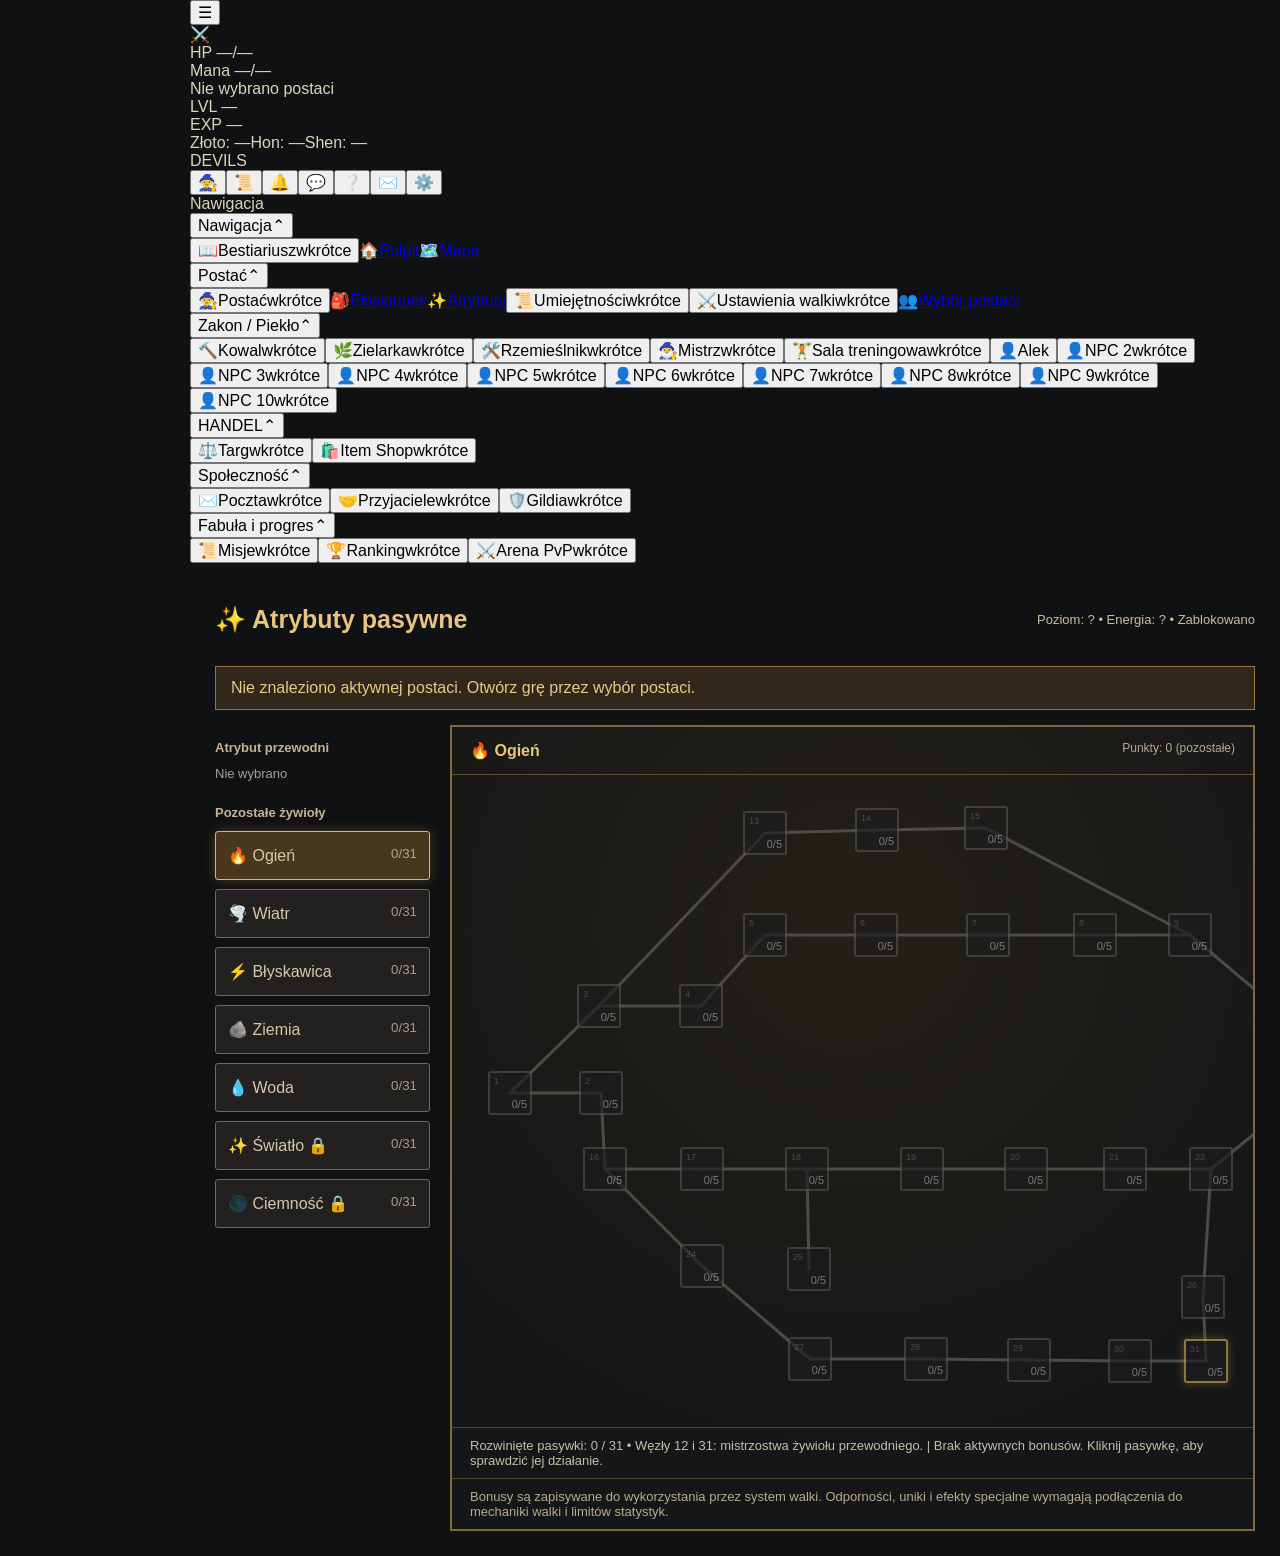
==== atrybuty.html @ 76ad4da3 "Add files via upload" ====
<!DOCTYPE html>
<html lang="pl"><head><meta charset="UTF-8"><meta name="viewport" content="width=device-width,initial-scale=1"><title>Devils — Atrybuty Ognia</title>
<style>
*{box-sizing:border-box}body{margin:0;background:#101113;color:#dfd4bb;font-family:Arial,sans-serif;padding-left:190px}button{font:inherit;cursor:pointer}.sidebar{position:fixed;inset:0 auto 0 0;width:190px;background:#1b1e20;border-right:2px solid #82683b;padding:16px 10px;z-index:10}.sidebar h2{font-size:19px;color:#e0bd74;text-align:center;margin:12px 0 25px}.menu-link{display:block;width:100%;padding:12px;margin:6px 0;background:#2b3032;border:1px solid #4a463b;border-radius:4px;color:#ddd;text-align:left}.menu-link:hover,.menu-link.active{background:#6d542d}.menu-toggle{position:absolute;right:9px;top:10px;background:#80683b;border:0;color:white;padding:7px 10px}.sidebar.closed{transform:translateX(-190px)}.sidebar.closed .menu-toggle{right:-45px}body.menu-closed{padding-left:0}.page{padding:25px;max-width:1700px;margin:auto}.heading{display:flex;justify-content:space-between;align-items:center;gap:15px;flex-wrap:wrap}.heading h1{color:#e6c580;font-size:25px}.status{font-size:13px;color:#cbbda0}.layout{display:grid;grid-template-columns:215px minmax(0,1fr);gap:20px}.left{display:flex;flex-direction:column;gap:9px}.left h3{font-size:13px;color:#c5b394;margin:15px 0 2px}.element{width:100%;background:#22211f;border:1px solid #80683b;border-radius:3px;color:#d7c7aa;text-align:left;padding:14px 12px;display:flex;justify-content:space-between;gap:8px}.element.active{background:#49371d;border-color:#e5b654;box-shadow:0 0 12px #b58a3b55}.element:hover{border-color:#e4bd72}.element small{opacity:.75}.tree-shell{border:2px solid #80683b;background:radial-gradient(circle at 50% 25%,#242019,#151617 75%);min-height:630px;position:relative;overflow:auto}.tree-head{padding:14px 18px;display:flex;justify-content:space-between;gap:15px;border-bottom:1px solid #5c4d33}.tree-head strong{color:#e8c67c}.tree-head span{color:#b6aa91;font-size:12px}.tree-scroll{overflow-x:auto;padding:15px}.tree{position:relative;width:1027px;height:622px;margin:auto}.lines{position:absolute;inset:0;width:100%;height:100%;pointer-events:none}.line{stroke:#4c4b47;stroke-width:3;fill:none;stroke-linecap:round}.line.on{stroke:#ffd46c;stroke-width:4;filter:drop-shadow(0 0 5px #ffae32)}.node{position:absolute;width:44px;height:44px;border:2px solid #55514a;background:#1c1d1e;color:#aaa;display:flex;align-items:flex-end;justify-content:flex-end;padding:3px;font-size:11px;border-radius:3px;transition:.15s}.node.available{border-color:#d3a84f;color:#f0d69b;background:#3b3020;box-shadow:0 0 10px #c69a4244}.node.complete{border-color:#ffe08a;background:#4c3b19;color:#fff0b7;box-shadow:0 0 14px #efb94b99}.node.locked{opacity:.65}.node:hover{filter:brightness(1.35)}.node:focus-visible{outline:3px solid white}.node .number{position:absolute;top:3px;left:4px;font-size:9px;opacity:.5}.summary{padding:10px 18px;color:#c7bda7;font-size:13px;border-top:1px solid #54452e}.notice{background:#31271a;border:1px solid #98743c;padding:12px 15px;margin:15px 0;color:#e9c889}.overlay{position:fixed;inset:0;background:#000b;z-index:30;display:none;align-items:center;justify-content:center;padding:15px}.overlay.show{display:flex}.dialog{width:min(460px,100%);background:#1e2021;border:2px solid #b28b47;border-radius:8px;padding:24px;box-shadow:0 15px 60px #000}.dialog h2{margin-top:0;color:#e5c27b}.dialog p{line-height:1.6;color:#c4bbaa}.dialog .actions{display:flex;justify-content:flex-end;gap:10px;margin-top:20px}.action{background:#7f6336;color:white;border:1px solid #aa894d;padding:11px 18px;border-radius:4px}.action:disabled{opacity:.4;cursor:not-allowed}.secondary{background:#343638}.muted{color:#a9a197;font-size:13px}.pill{display:inline-block;padding:5px 9px;border:1px solid #6c5a3d;border-radius:3px;margin:5px 5px 0 0;font-size:12px}.choose{display:none;margin-top:12px;background:#755a30;color:white;border:1px solid #c8a160;padding:10px;width:100%}.choose.show{display:block}@media(max-width:850px){body{padding-left:0}.page{padding:62px 10px 15px}.layout{grid-template-columns:1fr}.left{display:grid;grid-template-columns:repeat(2,minmax(0,1fr));gap:7px}.left h3{grid-column:1/-1;margin:8px 0}.element{padding:11px}.tree-shell{min-height:0}.tree{margin:0}}
</style><link rel="stylesheet" href="interfejs.css">
<script src="interfejs.js" defer></script>
</head><body data-devils-page="atrybuty">

<main class="page"><div class="heading"><h1>✨ Atrybuty pasywne</h1><div class="status" id="heroInfo">Odczytywanie postaci...</div></div><div id="notice" class="notice" hidden></div><div class="layout"><aside class="left"><h3>Atrybut przewodni</h3><div id="mainElement"></div><h3>Pozostałe żywioły</h3><div id="otherElements" style="display:contents"></div></aside><section class="tree-shell"><div class="tree-head"><strong id="treeTitle">Ogień</strong><span id="pointsInfo">Punkty: 0</span></div><div class="tree-scroll"><div class="tree" id="tree"><svg class="lines" id="lines" viewBox="0 0 1027 622" preserveAspectRatio="xMidYMid meet"></svg><div id="nodes"></div></div></div><div class="summary" id="treeSummary"></div><div class="summary" style="color:#b9ab8e">Bonusy są zapisywane do wykorzystania przez system walki. Odporności, uniki i efekty specjalne wymagają podłączenia do mechaniki walki i limitów statystyk.</div><button class="choose" id="chooseMain" onclick="chooseMain()">Wybierz ten żywioł jako przewodni</button></section></div></main>
<div class="overlay" id="overlay" onclick="if(event.target===this)closeDialog()"><div class="dialog" role="dialog" aria-modal="true" aria-labelledby="dialogTitle"><h2 id="dialogTitle"></h2><div id="dialogBody"></div><div class="actions"><button class="action secondary" onclick="closeDialog()">Zamknij</button><button class="action" id="upgradeButton" onclick="upgrade()">ULEPSZ</button></div></div></div>
<script>
const ELEMENTS=[{id:'ogien',name:'Ogień',icon:'🔥'},{id:'wiatr',name:'Wiatr',icon:'🌪️'},{id:'blyskawica',name:'Błyskawica',icon:'⚡'},{id:'ziemia',name:'Ziemia',icon:'🪨'},{id:'woda',name:'Woda',icon:'💧'},{id:'swiatlo',name:'Światło',icon:'✨'},{id:'ciemnosc',name:'Ciemność',icon:'🌑'}];
const NODES=[[43, 303], [134, 303], [132, 216], [234, 216], [298, 145], [409, 145], [521, 145], [628, 145], [723, 145], [811, 219], [891, 274], [969, 272], [298, 43], [410, 40], [519, 38], [138, 379], [235, 379], [340, 379], [455, 379], [559, 379], [658, 379], [744, 379], [818, 319], [235, 476], [342, 479], [736, 507], [343, 569], [459, 569], [562, 570], [663, 571], [739, 571]];
const EDGES=[[0, 1], [0, 2], [2, 3], [2, 12], [12, 13], [13, 14], [14, 8], [3, 4], [4, 5], [5, 6], [6, 7], [7, 8], [8, 9], [9, 10], [10, 11], [1, 15], [15, 16], [16, 17], [17, 18], [18, 19], [19, 20], [20, 21], [21, 22], [22, 10], [15, 23], [23, 26], [17, 24], [21, 25], [25, 30], [26, 27], [27, 28], [28, 29], [29, 30]];
const user=sessionStorage.getItem('idleLoggedUser');const slotRaw=sessionStorage.getItem('idleActiveSlot');let hero=null;
try{if(user&&slotRaw!==null){const slots=JSON.parse(localStorage.getItem('idleSlots_'+user)||'[]');hero=slots[Number(slotRaw)]?.hero||null}}catch(e){console.warn('Nie można odczytać postaci',e)}
function readNumber(obj,keys){for(const k of keys){const n=Number(obj?.[k]);if(Number.isFinite(n)&&n>=0)return n}return null}
const energy=readNumber(hero,['energy','energia','Energia']);const level=readNumber(hero,['level','lvl','poziom']);
// Zapis atrybutów jest odrębny od zapisu postaci i ekwipunku.
const key='devilsAttributes_v2_'+(user||'guest')+'_'+(slotRaw??'none');
let state={main:null,unlocked:false,lastLevel:null,mainPoints:0,otherPoints:0,levels:{}};
try{const saved=JSON.parse(localStorage.getItem(key)||'null');if(saved&&typeof saved==='object')state={...state,...saved}}catch(e){}
for(const e of ELEMENTS){if(!Array.isArray(state.levels[e.id]))state.levels[e.id]=Array(NODES.length).fill(0);state.levels[e.id]=Array.from({length:NODES.length},(_,i)=>Math.max(0,Math.min(5,Number(state.levels[e.id][i])||0)))}
let current=state.main||'ogien';let activeNode=null;
// DEVILS: 7 kompletnych drzewek. Każdy węzeł ma 5 poziomów.
// Bonusy są eksportowane; ich wykorzystanie w walce/EXP wymaga integracji.
const PASSIVES={"ogien":[["Iskra Wojownika","attackPct",0.7],["Hart Płomieni","magicResPct",1],["Ognista Skóra","fireResPct",0.5],["Nauka Żaru","xpPct",1],["Wola Ognia","controlResPct",0.6],["Odporność na Magię","magicResPct",1],["Oddech Płomieni","manaMaxPct",1],["Ciepło Życia","hpMaxPct",1],["Twarda Wola","allElementResPct",0.5],["Łowca Płomieni","goldPct",1],["Płomienny Pancerz","physicalResPct",0.6],["SERCE PŁOMIENIA","masterFireDevelopmentPct",2],["Ognisty Instynkt","critResPp",0.3],["Żar Duszy","manaRegenPct",1],["Popiołowy Hart","dotResPct",1],["Płomienne Cięcie","physicalPct",1],["Magia Ognia","magicPct",1],["Iskra Krytyczna","critChancePp",0.35],["Zapalnik","burnChancePp",1],["Żar Pod Skórą","burnDamagePct",2],["Furia","attackPct",1],["Przełamanie","armorPenPct",0.6],["Ognisty Szturm","fireDamagePct",1],["Długie Spalanie","burnDurationPct",2],["Wybuch Iskier","critDamagePct",2],["Rozpalona Krew","burnChancePp",1],["Piekielne Ostrze","physicalPct",1],["Piekielne Zaklęcie","magicPct",1],["Egzekucja","executeDamagePct",1],["Popiół i Zgliszcza","burnDamagePct",2],["WŁADCA INFERNA","masterFireCombatPct",2]],"wiatr":[["Lekki Krok","agilityPct",1],["Odpór Magii","magicResPct",1],["Podmuch Ochrony","windResPct",0.5],["Swoboda Ruchu","slowResPct",1],["Lotny Umysł","xpPct",1],["Odporna Skóra","allElementResPct",0.5],["Instynkt Wędrowca","dodgePp",0.25],["Spokojny Oddech","manaMaxPct",1],["Unik Losu","critResPp",0.35],["Szybka Nauka","xpPct",1],["Wolność","controlResPct",1],["SERCE BURZY","masterWindDevelopmentPct",2],["Odporność na Trucizny","poisonResPct",1],["Taniec Liści","physicalResPct",0.6],["Zmysł Zagrożenia","accuracyPct",0.8],["Zwinny Cios","dodgePp",0.4],["Wir Ostrzy","attackSpeedPct",0.8],["Wietrzna Kontra","counterChancePp",0.4],["Rozproszenie","enemyAccuracyReductionPct",0.8],["Błysk Ruchu","initiativePct",1],["Powietrzna Osłona","magicResPct",1],["Niedosiężny","dodgePp",0.35],["Cięcie Wiatru","windDamagePct",1],["Krok Cienia","pvpDamageResPct",0.5],["Turbulencja","counterDamagePct",2],["Odskok","dodgePp",0.35],["Przyspieszenie","attackSpeedPct",1],["Przeciąg","enemyAccuracyReductionPct",1],["Ulotność","controlResPct",1],["Sztorm Ostrzy","windDamagePct",1],["WŁADCA HURAGANU","masterWindCombatPct",2]],"blyskawica":[["Żywy Impuls","speedPct",1],["Izolacja","lightningResPct",0.5],["Odpór Magii","magicResPct",1],["Napięcie Mięśni","initiativePct",1],["Przewodnictwo","manaMaxPct",1],["Odporność Żywiołów","allElementResPct",0.5],["Szybkie Uczenie","xpPct",1],["Czujność","accuracyPct",1],["Elektryczna Skóra","physicalResPct",0.5],["Skupienie","critResPp",0.3],["Energia Ciała","staminaPct",0.8],["RDZEŃ BURZY","masterLightningDevelopmentPct",2],["Ochrona Nerwów","stunResPct",1],["Magnetyczny Pancerz","magicResPct",1],["Zmysł Impulsu","dodgePp",0.2],["Błyskawiczny Atak","attackSpeedPct",1],["Porażenie","shockChancePp",0.7],["Rozdarcie","armorPenPct",1],["Łańcuch Uderzeń","extraHitChancePp",0.4],["Destrukcja","lightningDamagePct",1],["Przebicie Osłon","shieldBreakPct",2],["Przeciążenie","critDamagePct",2],["Wyładowanie","shockDamagePct",2],["Natarcie","initiativePct",1],["Pęknięcie Zbroi","armorPenPct",1],["Impuls Bitewny","attackSpeedPct",1],["Gniew Burzy","lightningDamagePct",1],["Kaskada","extraHitChancePp",0.4],["Zerwanie Bariery","shieldBreakPct",2],["Niszczyciel","shockDamagePct",2],["PAN PIORUNÓW","masterLightningCombatPct",2]],"ziemia":[["Kamienne Ciało","hpMaxPct",1.5],["Magiczny Mur","magicResPct",1],["Skóra Ziemi","earthResPct",0.5],["Twardy Pancerz","armorPct",1],["Odporność Żywiołów","allElementResPct",0.5],["Silne Kości","physicalResPct",1],["Spokojny Rozwój","xpPct",1],["Żelazne Płuca","hpMaxPct",1],["Niezłomny Umysł","controlResPct",1],["Mocna Postawa","blockPp",0.3],["Odporność na Krytyki","critResPp",0.4],["SERCE GÓRY","masterEarthDevelopmentPct",2],["Odpór Trucizn","poisonResPct",1],["Gęsta Skóra","dotResPct",1],["Forteca","magicResPct",1],["Twarda Garda","blockPp",0.5],["Mur Obrony","armorPct",1.5],["Granitowa Osłona","damageReductionPct",0.4],["Odwet","counterDamagePct",2],["Ciężar Skały","earthDamagePct",1],["Niezłomność","pvpDamageResPct",0.6],["Pancerz Gór","physicalResPct",1],["Kamienna Pięść","earthDamagePct",1],["Odporny Wojownik","magicResPct",1],["Ostatni Bastion","lowHpDefensePct",1],["Strażnik","blockPp",0.5],["Zatrzymanie Ciosu","damageReductionPct",0.4],["Pogromca","counterDamagePct",2],["Granitowa Wola","lowHpDefensePct",1],["Wstrząs","earthDamagePct",1],["WŁADCA TWIERDZY","masterEarthCombatPct",2]],"woda":[["Źródło Życia","hpRegenPct",1],["Czysta Mana","manaRegenPct",1.5],["Płynna Skóra","waterResPct",0.5],["Rozwój Ciała","hpMaxPct",1],["Głębia Umysłu","manaMaxPct",1.5],["Odporność Magii","magicResPct",1],["Odporność Żywiołów","allElementResPct",0.5],["Zdrowe Tkanki","healingReceivedPct",1],["Wewnętrzny Spokój","controlResPct",0.7],["Wzrost Organizmu","xpPct",1],["Oczyszczenie","dotResPct",1],["SERCE OCEANU","masterWaterDevelopmentPct",2],["Rezerwa Energii","manaMaxPct",1],["Krążenie Życia","hpRegenPct",1],["Nawodnienie","poisonResPct",1],["Życiodajny Przepływ","healingDonePct",1],["Odpływ Bólu","healingReceivedPct",1],["Błękitna Osłona","magicResPct",1],["Przypływ Many","manaOnHitPct",0.4],["Lecząca Fala","healOnHitPct",0.3],["Głębokie Odnowienie","hpRegenCombatPct",0.15],["Prąd Wody","waterDamagePct",1],["Wodna Tarcza","shieldPowerPct",1],["Ukojenie","dotResPct",1],["Odnowa","hpRegenCombatPct",0.15],["Żywa Mana","manaOnHitPct",0.4],["Strumień Zdrowia","healOnHitPct",0.3],["Tarcza Przypływu","shieldPowerPct",1],["Spokojny Nurt","healingDonePct",1],["Oceaniczny Cios","waterDamagePct",1],["WŁADCA PRZYPŁYWÓW","masterWaterCombatPct",2]],"swiatlo":[["Blask Duszy","allElementResPct",0.5],["Święta Ochrona","magicResPct",1],["Oświecenie","xpPct",1],["Równowaga","hpMaxPct",1],["Jasny Umysł","manaMaxPct",1],["Odporność Klątw","curseResPct",1],["Nieskazitelność","dotResPct",1],["Wola Światła","controlResPct",1],["Czysta Energia","manaRegenPct",1],["Opieka","healingReceivedPct",1],["Spokój","critResPp",0.35],["SERCE ŚWIATŁA","masterLightDevelopmentPct",2],["Świetlista Skóra","physicalResPct",0.7],["Odnowienie","hpRegenPct",1],["Wewnętrzna Tarcza","shieldPowerPct",1],["Promień Mocy","lightDamagePct",1],["Sąd","damageVsDebuffedPct",1],["Ochrona Duszy","damageReductionPct",0.35],["Błogosławieństwo","healingDonePct",1],["Świetlista Tarcza","shieldPowerPct",1],["Rozproszenie Mroku","curseResPct",1],["Święty Cios","lightDamagePct",1],["Odpór","pvpDamageResPct",0.5],["Światło Nadziei","healingReceivedPct",1],["Wzmocnienie","attackPct",0.7],["Przeznaczenie","critChancePp",0.3],["Osąd","damageVsDebuffedPct",1],["Zbawienna Siła","shieldPowerPct",1],["Oczyszczający Blask","dotResPct",1],["Ostateczny Promień","lightDamagePct",1],["WŁADCA ŚWIATŁA","masterLightCombatPct",2]],"ciemnosc":[["Mroczna Dusza","magicResPct",1],["Cień Żywiołów","allElementResPct",0.5],["Sekret Otchłani","xpPct",1],["Ukryta Siła","attackPct",0.7],["Zimna Krew","critResPp",0.35],["Odpór Klątw","curseResPct",1],["Wola Otchłani","controlResPct",1],["Mroczna Skóra","physicalResPct",0.7],["Rezerwa Cienia","manaMaxPct",1],["Przetrwanie","hpMaxPct",1],["Zmysł Łowcy","accuracyPct",1],["SERCE OTCHŁANI","masterDarkDevelopmentPct",2],["Zatruta Krew","poisonResPct",1],["Wytrwałość","dotResPct",1],["Nocny Oddech","manaRegenPct",1],["Mroczny Cios","darkDamagePct",1],["Pożeracz","lifeStealPct",0.3],["Klątwa Słabości","curseChancePp",0.7],["Wyniszczenie","damageVsDebuffedPct",1],["Głód Otchłani","lifeStealPct",0.3],["Zatrucie Duszy","dotDamagePct",1.5],["Cień Ostrza","armorPenPct",0.6],["Mrok","darkDamagePct",1],["Zabójcza Klątwa","curseChancePp",0.7],["Drapieżnik","executeDamagePct",1],["Wysysanie","lifeStealPct",0.3],["Cierpienie","dotDamagePct",1.5],["Zguba","damageVsDebuffedPct",1],["Nocna Egzekucja","executeDamagePct",1],["Przekleństwo","curseChancePp",0.7],["WŁADCA OTCHŁANI","masterDarkCombatPct",2]]};
const MASTER_NODES=new Set([11,30]);
const BONUS_KEY='devilsPassiveBonuses_v1_'+(user||'guest')+'_'+(slotRaw??'none');
const BONUS_LABELS={"attackPct":"Siła ataku","magicResPct":"Odporność na ataki magiczne","fireResPct":"Odporność na Ogień","windResPct":"Odporność na Wiatr","lightningResPct":"Odporność na Błyskawicę","earthResPct":"Odporność na Ziemię","waterResPct":"Odporność na Wodę","allElementResPct":"Odporność na wszystkie żywioły","physicalResPct":"Odporność na ataki fizyczne","xpPct":"EXP z potworów","controlResPct":"Odporność na kontrolę","manaMaxPct":"Maks. Mana","hpMaxPct":"Maks. HP","goldPct":"Złoto z potworów","critResPp":"Odporność na krytyki","manaRegenPct":"Regeneracja Many","dotResPct":"Odporność na obrażenia okresowe","physicalPct":"Obrażenia fizyczne","magicPct":"Obrażenia magiczne","critChancePp":"Szansa krytyczna","burnChancePp":"Szansa podpalenia","burnDamagePct":"Obrażenia podpalenia","armorPenPct":"Przebicie pancerza","fireDamagePct":"Obrażenia Ognia","burnDurationPct":"Czas podpalenia","critDamagePct":"Obrażenia krytyczne","executeDamagePct":"Obrażenia egzekucji","agilityPct":"Zwinność","slowResPct":"Odporność na spowolnienie","dodgePp":"Szansa uniku","accuracyPct":"Celność","poisonResPct":"Odporność na trucizny","attackSpeedPct":"Szybkość ataku","counterChancePp":"Szansa kontry","enemyAccuracyReductionPct":"Obniżenie celności wroga","initiativePct":"Inicjatywa","pvpDamageResPct":"Odporność na obrażenia PvP","counterDamagePct":"Obrażenia kontrataku","windDamagePct":"Obrażenia Wiatru","speedPct":"Szybkość","staminaPct":"Wytrzymałość","stunResPct":"Odporność na ogłuszenie","shockChancePp":"Szansa porażenia","extraHitChancePp":"Szansa dodatkowego ciosu","lightningDamagePct":"Obrażenia Błyskawicy","shieldBreakPct":"Niszczenie tarcz","shockDamagePct":"Obrażenia porażenia","armorPct":"Pancerz","blockPp":"Szansa bloku","damageReductionPct":"Redukcja obrażeń","earthDamagePct":"Obrażenia Ziemi","lowHpDefensePct":"Obrona przy niskim HP","hpRegenPct":"Regeneracja HP","healingReceivedPct":"Otrzymywane leczenie","healingDonePct":"Skuteczność leczenia","manaOnHitPct":"Mana odzyskiwana przy trafieniu","healOnHitPct":"Leczenie przy trafieniu","hpRegenCombatPct":"Regeneracja HP w walce","waterDamagePct":"Obrażenia Wody","shieldPowerPct":"Siła tarcz","curseResPct":"Odporność na klątwy","lightDamagePct":"Obrażenia Światła","damageVsDebuffedPct":"Obrażenia przeciw osłabionym","darkDamagePct":"Obrażenia Ciemności","lifeStealPct":"Kradzież życia","curseChancePp":"Szansa klątwy","dotDamagePct":"Obrażenia okresowe","masterFireDevelopmentPct":"Mistrzostwo: SERCE PŁOMIENIA","masterFireCombatPct":"Mistrzostwo: WŁADCA INFERNA","masterWindDevelopmentPct":"Mistrzostwo: SERCE BURZY","masterWindCombatPct":"Mistrzostwo: WŁADCA HURAGANU","masterLightningDevelopmentPct":"Mistrzostwo: RDZEŃ BURZY","masterLightningCombatPct":"Mistrzostwo: PAN PIORUNÓW","masterEarthDevelopmentPct":"Mistrzostwo: SERCE GÓRY","masterEarthCombatPct":"Mistrzostwo: WŁADCA TWIERDZY","masterWaterDevelopmentPct":"Mistrzostwo: SERCE OCEANU","masterWaterCombatPct":"Mistrzostwo: WŁADCA PRZYPŁYWÓW","masterLightDevelopmentPct":"Mistrzostwo: SERCE ŚWIATŁA","masterLightCombatPct":"Mistrzostwo: WŁADCA ŚWIATŁA","masterDarkDevelopmentPct":"Mistrzostwo: SERCE OTCHŁANI","masterDarkCombatPct":"Mistrzostwo: WŁADCA OTCHŁANI"};
function rebirthCount(){
 const n=Number(hero?.rebirths??hero?.rebirth??hero?.odrodzenia??hero?.rebirthCount??0);
 const saved=Number(localStorage.getItem('devilsRebirths_'+(user||'guest')+'_'+(slotRaw??'none'))||0);
 return Math.max(0,Number.isFinite(n)?n:0,saved);
}
function alekQuest(){try{return JSON.parse(localStorage.getItem('devilsQuestAlek_'+(user||'guest')+'_'+(slotRaw??'none'))||'null')}catch{return null}}
function elementUnlocked(id){return !['swiatlo','ciemnosc'].includes(id)||rebirthCount()>=1}
function passiveInfo(i){const p=PASSIVES[current][i];return {name:p[0],key:p[1],step:p[2],master:MASTER_NODES.has(i)};}
function pretty(v){return Number.isInteger(v)?String(v):Number(v.toFixed(3)).toString()}
function isPp(key){return key.endsWith('Pp')}
function computedBonuses(){
 const all={},byElement={};
 for(const e of ELEMENTS){
  const bonuses={};
  PASSIVES[e.id].forEach(([name,key,step],i)=>{
   if(MASTER_NODES.has(i)&&state.main!==e.id)return;
   const lv=state.levels[e.id][i]||0;
   if(lv)bonuses[key]=Number(((bonuses[key]||0)+step*lv).toFixed(4));
  });
  byElement[e.id]=bonuses;
  for(const [k,v] of Object.entries(bonuses))all[k]=Number(((all[k]||0)+v).toFixed(4));
 }
 return {total:all,byElement};
}
function exportBonuses(){
 const computed=computedBonuses();
 localStorage.setItem(BONUS_KEY,JSON.stringify({version:2,main:state.main,rebirths:rebirthCount(),...computed,fire:computed.byElement.ogien,updatedAt:Date.now()}));
}
function treeSummary(){
 const data=computedBonuses().byElement[current];
 const entries=Object.entries(data).filter(([k,v])=>v>0);
 if(!entries.length)return 'Brak aktywnych bonusów. Kliknij pasywkę, aby sprawdzić jej działanie.';
 return entries.map(([k,v])=>(BONUS_LABELS[k]||k)+': +'+pretty(v)+(isPp(k)?' pp':'%')).join(' • ');
}
function save(){localStorage.setItem(key,JSON.stringify(state))}
function syncLevel(){if(!hero||energy===null||level===null)return;const quest=alekQuest();if(quest?.status==='completed'&&quest.element&&level>=2&&energy>=50){if(rebirthCount()===0&&state.main!==quest.element){state.main=quest.element;save()}if(!state.unlocked){state.unlocked=true;state.lastLevel=level;save()}}if(state.unlocked){if(state.lastLevel===null){state.lastLevel=level;save()}else if(level>state.lastLevel){const diff=Math.floor(level-state.lastLevel);state.mainPoints+=3*diff;state.otherPoints+=diff;state.lastLevel=level;save()}}}
// Reset drzewek tylko po WYKRYCIU nowego odrodzenia względem zapamiętanego stanu.
// Przy pierwszym uruchomieniu zapamiętujemy licznik bez kasowania istniejących pasywek.
const currentRebirth=rebirthCount();
if(state.seenRebirth===undefined||state.seenRebirth===null){state.seenRebirth=currentRebirth;save()}
else if(currentRebirth>state.seenRebirth){
 state.main=null;state.mainPoints=0;state.otherPoints=0;state.lastLevel=level;
 state.levels=Object.fromEntries(ELEMENTS.map(e=>[e.id,Array(NODES.length).fill(0)]));
 state.seenRebirth=currentRebirth;save();
}
syncLevel();
function available(i){if(alekQuest()?.status!=='completed'||!state.unlocked||!state.main||!elementUnlocked(current))return false;if(passiveInfo(i).master&&current!==state.main)return false;const incoming=EDGES.filter(edge=>edge[1]===i);return incoming.length===0||incoming.some(([from])=>state.levels[current][from]===5)}
function isMain(){return current===state.main}
function pool(){return isMain()?state.mainPoints:state.otherPoints}
function render(){const main=document.getElementById('mainElement'),others=document.getElementById('otherElements');main.innerHTML='';others.innerHTML='';const ordered=state.main?[...ELEMENTS.filter(e=>e.id===state.main),...ELEMENTS.filter(e=>e.id!==state.main)]:ELEMENTS;ordered.forEach((e,i)=>{const b=document.createElement('button');b.className='element'+(e.id===current?' active':'');b.innerHTML='<span>'+e.icon+' '+e.name+(elementUnlocked(e.id)?'':' 🔒')+'</span><small>'+state.levels[e.id].filter(v=>v===5).length+'/'+NODES.length+'</small>';b.onclick=()=>{current=e.id;render()};(state.main&&i===0?main:others).appendChild(b)});if(!state.main)main.innerHTML='<div class="muted">Nie wybrano</div>';
const e=ELEMENTS.find(e=>e.id===current);document.getElementById('treeTitle').textContent=e.icon+' '+e.name+(isMain()?' — przewodni':'');document.getElementById('pointsInfo').textContent='Punkty: '+pool()+(isMain()?' (przewodnie)':' (pozostałe)');const svg=document.getElementById('lines');svg.innerHTML='';EDGES.forEach(([a,b])=>{const line=document.createElementNS('http://www.w3.org/2000/svg','line');line.setAttribute('x1',NODES[a][0]);line.setAttribute('y1',NODES[a][1]);line.setAttribute('x2',NODES[b][0]);line.setAttribute('y2',NODES[b][1]);line.setAttribute('class','line'+(state.levels[current][a]===5?' on':''));svg.appendChild(line)});const target=document.getElementById('nodes');target.innerHTML='';NODES.forEach(([x,y],i)=>{const lv=state.levels[current][i];const info=passiveInfo(i);const b=document.createElement('button');b.className='node '+(lv===5?'complete':available(i)?'available':'locked');b.style.left=(x-22)+'px';b.style.top=(y-22)+'px';b.innerHTML='<span class="number">'+(i+1)+'</span><span>'+lv+'/5</span>';b.title=info.name+' — '+lv+'/5'+(info.master?' (MISTRZOSTWO)':'');if(info.master){b.style.borderColor='#d7a94d';b.style.boxShadow='0 0 10px #b38c42aa'}b.onclick=()=>openDialog(i);target.appendChild(b)});document.getElementById('treeSummary').textContent='Rozwinięte pasywki: '+state.levels[current].filter(v=>v===5).length+' / '+NODES.length+' • Węzły 12 i 31: mistrzostwa żywiołu przewodniego.';document.getElementById('treeSummary').textContent+=' | '+treeSummary();document.getElementById('chooseMain').classList.toggle('show',rebirthCount()>=1&&state.unlocked&&!state.main&&elementUnlocked(current));let msg='';if(!hero)msg='Nie znaleziono aktywnej postaci. Otwórz grę przez wybór postaci.';else if(energy===null||level===null)msg='Nie udało się odczytać Energii lub poziomu. System nie naliczy punktów, dopóki nie dopasujemy nazw pól w zapisie.';else if(!state.unlocked)msg='Atrybuty zablokowane: osiągnij 2. poziom i ukończ zadanie Alka. Wybór odpowiedzi ustala żywioł przewodni i daje +50 Energii oraz Rdzeń Energii.';else if(!elementUnlocked(current))msg='Światło i Ciemność odblokowują się po pierwszym odrodzeniu. Liczba odrodzeń: '+rebirthCount()+'.';else if(!state.main)msg='Ukończ zadanie Alka, aby wybrać żywioł przewodni.';const n=document.getElementById('notice');n.hidden=!msg;n.textContent=msg;document.getElementById('heroInfo').textContent='Poziom: '+(level??'?')+' • Energia: '+(energy??'?')+' • '+(state.unlocked?'Odblokowano':'Zablokowano')}
function chooseMain(){if(rebirthCount()<1||!state.unlocked||state.main||!elementUnlocked(current))return;const e=ELEMENTS.find(e=>e.id===current);if(!confirm('Wybrać '+e.name+' jako żywioł przewodni na nowe życie?'))return;state.main=current;save();render()}
function openDialog(i){
 activeNode=i;
 const lv=state.levels[current][i],info=passiveInfo(i),ok=available(i);
 document.getElementById('dialogTitle').textContent=ELEMENTS.find(e=>e.id===current).name+' — '+info.name+(info.master?' 👑':'');
 let status=lv===5?'Maksymalny poziom':!elementUnlocked(current)?'Żywioł zablokowany — wymagane pierwsze odrodzenie':info.master&&current!==state.main?'Mistrzostwo dostępne tylko dla żywiołu przewodniego':ok?'Dostępna do ulepszania':'Zablokowana — rozwiń poprzedni połączony kafelek do 5/5';
 const effect='<p><b>Efekt:</b> '+(BONUS_LABELS[info.key]||info.key)+'</p><p>Na poziom: <b>+'+pretty(info.step)+(isPp(info.key)?' pp':'%')+'</b> • Aktualnie: <b>+'+pretty(info.step*lv)+(isPp(info.key)?' pp':'%')+'</b> • Maks.: <b>+'+pretty(info.step*5)+(isPp(info.key)?' pp':'%')+'</b></p>'+(info.master?'<p class="muted">Mistrzostwo działa tylko dla żywiołu przewodniego.</p>':'');
 document.getElementById('dialogBody').innerHTML='<p>Poziom: <b>'+lv+'/5</b></p><p>'+status+'</p>'+effect+'<span class="pill">Koszt: 1 punkt</span><span class="pill">Dostępne punkty: '+pool()+'</span>';
 document.getElementById('upgradeButton').disabled=!ok||lv>=5||pool()<1||!info.key;
 document.getElementById('overlay').classList.add('show');
}
function closeDialog(){document.getElementById('overlay').classList.remove('show');activeNode=null}
function upgrade(){if(activeNode===null||!available(activeNode)||state.levels[current][activeNode]>=5||pool()<1)return;if(isMain())state.mainPoints--;else state.otherPoints--;state.levels[current][activeNode]++;save();exportBonuses();const i=activeNode;render();openDialog(i)}
function toggleMenu(){const closed=document.getElementById('sidebar').classList.toggle('closed');document.body.classList.toggle('menu-closed',closed);localStorage.setItem('idleMenuClosed',closed?'1':'0')}
if(localStorage.getItem('idleMenuClosed')==='1'){document.getElementById('sidebar').classList.add('closed');document.body.classList.add('menu-closed')}
function go(url){window.location.href=url}document.addEventListener('keydown',e=>{if(e.key==='Escape')closeDialog()});render();exportBonuses();
</script></body></html>
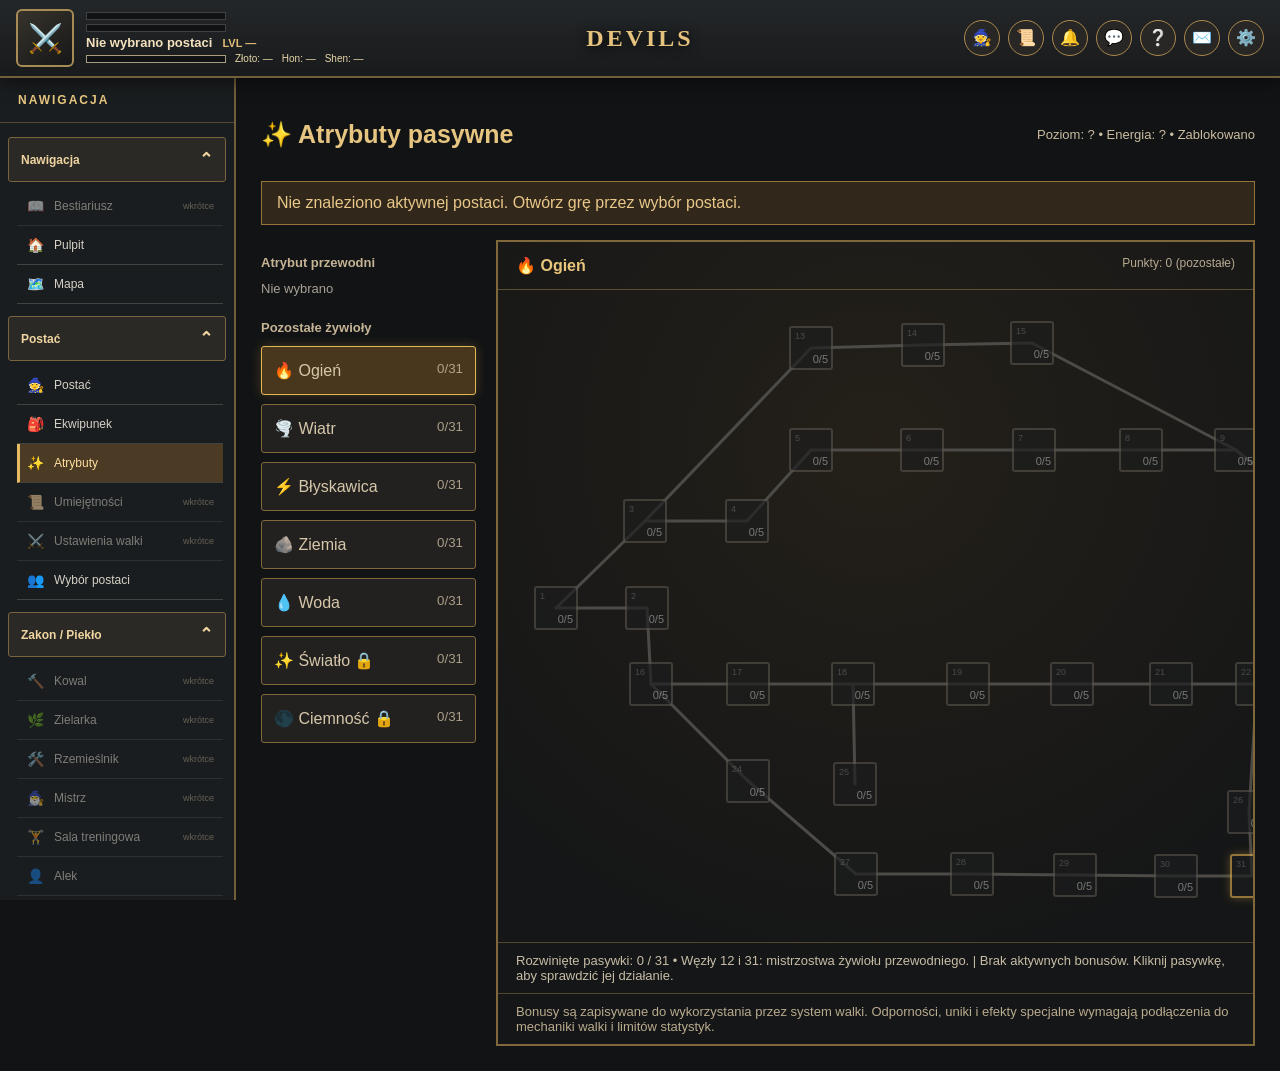
==== commit 5f01793a: "Add files via upload" ====
--- a/atrybuty.html
+++ b/atrybuty.html
@@ -63,16 +63,14 @@
  return entries.map(([k,v])=>(BONUS_LABELS[k]||k)+': +'+pretty(v)+(isPp(k)?' pp':'%')).join(' • ');
 }
 function save(){localStorage.setItem(key,JSON.stringify(state))}
-function syncLevel(){if(!hero||energy===null||level===null)return;const quest=alekQuest();if(quest?.status==='completed'&&quest.element&&level>=2&&energy>=50){if(rebirthCount()===0&&state.main!==quest.element){state.main=quest.element;save()}if(!state.unlocked){state.unlocked=true;state.lastLevel=level;save()}}if(state.unlocked){if(state.lastLevel===null){state.lastLevel=level;save()}else if(level>state.lastLevel){const diff=Math.floor(level-state.lastLevel);state.mainPoints+=3*diff;state.otherPoints+=diff;state.lastLevel=level;save()}}}
-// Reset drzewek tylko po WYKRYCIU nowego odrodzenia względem zapamiętanego stanu.
-// Przy pierwszym uruchomieniu zapamiętujemy licznik bez kasowania istniejących pasywek.
-const currentRebirth=rebirthCount();
-if(state.seenRebirth===undefined||state.seenRebirth===null){state.seenRebirth=currentRebirth;save()}
-else if(currentRebirth>state.seenRebirth){
- state.main=null;state.mainPoints=0;state.otherPoints=0;state.lastLevel=level;
- state.levels=Object.fromEntries(ELEMENTS.map(e=>[e.id,Array(NODES.length).fill(0)]));
- state.seenRebirth=currentRebirth;save();
+function syncLevel(){
+ // Globalny system nalicza punkty na każdej stronie, także przed questem.
+ if(window.DevilsPoints?.sync)window.DevilsPoints.sync();
+ try{const fresh=JSON.parse(localStorage.getItem(key)||'null');if(fresh&&typeof fresh==='object'){
+  state={...state,...fresh};
+ }}catch(e){console.warn('Błąd odczytu punktów',e)}
 }
+// Odrodzenie i naliczanie punktów obsługuje wspólny interfejs.js.
 syncLevel();
 function available(i){if(alekQuest()?.status!=='completed'||!state.unlocked||!state.main||!elementUnlocked(current))return false;if(passiveInfo(i).master&&current!==state.main)return false;const incoming=EDGES.filter(edge=>edge[1]===i);return incoming.length===0||incoming.some(([from])=>state.levels[current][from]===5)}
 function isMain(){return current===state.main}
--- a/interfejs.css
+++ b/interfejs.css
@@ -0,0 +1,194 @@
+:root{--dv-top:78px;--dv-side:236px;--dv-bg:#111315;--dv-panel:#1b1e20;--dv-panel2:#24282a;--dv-line:#735e39;--dv-gold:#e3bf75;--dv-text:#e8e0d0;--dv-muted:#a9a193}*{box-sizing:border-box}html{scrollbar-color:#d6d6d2 #303236;scrollbar-width:thin}body{margin:0;background:var(--dv-bg);color:var(--dv-text);font-family:Arial,sans-serif}body.devils-ui{padding-top:var(--dv-top)!important;padding-left:var(--dv-side)!important}body.devils-ui.menu-closed{padding-left:var(--dv-side)!important}body.devils-ui>.sidebar,body.devils-ui>nav.sidebar{display:none!important}body.devils-ui .main{padding-top:20px}#devils-shell{font-family:Arial,sans-serif}#devils-shell button{font-family:inherit;cursor:pointer}#devils-shell button:focus-visible,#devils-shell a:focus-visible{outline:2px solid #f8d58a;outline-offset:2px}#devils-shell .dv-topbar{position:fixed;top:0;left:0;right:0;height:var(--dv-top);z-index:1000;background:linear-gradient(180deg,#242729,#181a1c);border-bottom:2px solid var(--dv-line);display:flex;align-items:center;gap:12px;padding:8px 18px;box-shadow:0 3px 16px #0008}#devils-shell .dv-avatar{height:58px;width:58px;flex:none;border:2px solid #a68b55;border-radius:6px;background:linear-gradient(145deg,#37332b,#161718);color:#e3c486;display:grid;place-items:center;font-size:28px}#devils-shell .dv-profile{display:flex;flex-direction:column;gap:4px;min-width:150px}#devils-shell .dv-name{font-weight:700;font-size:14px;color:#f3e2bd;white-space:nowrap;overflow:hidden;text-overflow:ellipsis;max-width:220px}#devils-shell .dv-level{font-size:11px;color:#e2bd78}#devils-shell .dv-resources{display:flex;align-items:center;gap:7px;font-size:11px;color:#c9c1b0;flex-wrap:wrap}#devils-shell .dv-energy{height:9px;width:85px;border:1px solid #c6b991;background:#090909;border-radius:2px;overflow:hidden}#devils-shell .dv-energy>span{display:block;background:linear-gradient(90deg,#b69a32,#f0df6d);height:100%;width:0}#devils-shell .dv-brand{position:absolute;left:50%;transform:translateX(-50%);font:700 24px Georgia,serif;color:#e5c27d;letter-spacing:3px;text-shadow:0 2px 12px #000}#devils-shell .dv-quick{display:flex;gap:8px;margin-left:auto;position:relative;z-index:1}#devils-shell .dv-quick button{width:36px;height:36px;border:1px solid #aa8a4e;border-radius:50%;background:#292725;color:#ead6a8;display:grid;place-items:center;font-size:16px;transition:.15s}#devils-shell .dv-quick button:hover{background:#67512f;transform:translateY(-2px)}#devils-shell .dv-sidebar{position:fixed;left:0;top:var(--dv-top);bottom:0;width:var(--dv-side);z-index:999;background:#1a1d1f;border-right:2px solid var(--dv-line);display:flex;flex-direction:column}#devils-shell .dv-sidebar-title{font:700 12px Arial,sans-serif;letter-spacing:2px;text-transform:uppercase;color:#e8c780;padding:15px 18px;border-bottom:1px solid #544a37}#devils-shell .dv-navscroll{overflow-y:auto;overscroll-behavior:contain;flex:1;padding:8px 8px 22px;scrollbar-width:auto;scrollbar-color:#deded9 #303338}#devils-shell .dv-navscroll::-webkit-scrollbar{width:12px}#devils-shell .dv-navscroll::-webkit-scrollbar-track{background:#303338}#devils-shell .dv-navscroll::-webkit-scrollbar-thumb{background:#d6d6d0;border:2px solid #303338;border-radius:8px}#devils-shell .dv-group{margin:6px 0 9px}#devils-shell .dv-grouphead{width:100%;border:1px solid #79643e;background:#2a2926;color:#f0d5a0;padding:11px 12px;text-align:left;display:flex;justify-content:space-between;align-items:center;font-weight:700;font-size:12px;border-radius:3px}#devils-shell .dv-grouphead:hover{background:#44382a}#devils-shell .dv-chevron{font-size:17px;transition:transform .2s}#devils-shell .dv-grouphead[aria-expanded=false] .dv-chevron{transform:rotate(-90deg)}#devils-shell .dv-groupitems{padding:5px 3px 3px 9px}#devils-shell .dv-groupitems[hidden]{display:none}#devils-shell .dv-link{display:flex;align-items:center;gap:10px;width:100%;border:0;border-bottom:1px solid #424441;border-radius:0;background:transparent;text-decoration:none;color:#d6d1c6;text-align:left;padding:11px 9px;font-size:12px;min-height:39px}#devils-shell .dv-link:hover{background:#302b24;color:#ffe4a4}#devils-shell .dv-link.active{color:#ffe0a0;background:#4b3a24;border-left:3px solid #e7bb63;padding-left:6px}#devils-shell .dv-link[aria-disabled=true]{opacity:.53}#devils-shell .dv-link .dv-ico{width:18px;text-align:center;font-size:14px}#devils-shell .dv-link .dv-soon{margin-left:auto;color:#a89b83;font-size:9px}#devils-shell .dv-toast{position:fixed;right:20px;bottom:20px;z-index:1200;background:#2d2a22;border:1px solid #b18e4e;color:#f3dfb2;padding:13px 17px;border-radius:6px;box-shadow:0 8px 25px #0009;max-width:320px}#devils-shell .dv-toast[hidden]{display:none}#devils-shell .dv-mobile-toggle{display:none;background:#3b3225;border:1px solid #b28e4d;color:#f5dfb6;border-radius:4px;padding:7px 10px;font-size:18px}@media(max-width:1000px){#devils-shell .dv-brand{display:none}#devils-shell .dv-quick{gap:5px}#devils-shell .dv-quick button{width:31px;height:31px;font-size:14px}}@media(max-width:700px){:root{--dv-top:69px;--dv-side:236px}body.devils-ui,body.devils-ui.menu-closed{padding-left:0!important}#devils-shell .dv-topbar{padding:7px;gap:6px}#devils-shell .dv-mobile-toggle{display:block}#devils-shell .dv-avatar{width:40px;height:45px;font-size:22px}#devils-shell .dv-profile{min-width:80px;gap:2px}#devils-shell .dv-name{font-size:11px;max-width:120px}#devils-shell .dv-level,#devils-shell .dv-resources{font-size:9px}#devils-shell .dv-energy{width:38px;height:7px}#devils-shell .dv-quick{gap:3px}#devils-shell .dv-quick button{width:26px;height:26px;font-size:12px;border-radius:50%}#devils-shell .dv-sidebar{transform:translateX(-100%);transition:transform .2s;box-shadow:5px 0 18px #0008}#devils-shell .dv-sidebar.mobile-open{transform:translateX(0)}body.devils-ui .page{padding-top:20px}}@media(max-width:440px){#devils-shell .dv-avatar{display:none}#devils-shell .dv-quick button{width:24px;height:24px;font-size:11px}#devils-shell .dv-quick{gap:2px}#devils-shell .dv-profile{min-width:70px}}
+
+/* DEVILSPRO: male, kanciaste paski HP i many w gornym interfejsie. */
+#devils-shell .dv-vitals{
+  display:flex;
+  flex-direction:column;
+  align-items:flex-start;
+  gap:5px;
+}
+#devils-shell .dv-vital{
+  display:flex;
+  align-items:center;
+  gap:8px;
+  min-width:0;
+}
+#devils-shell .dv-vitalbar{
+  width:140px;
+  max-width:100%;
+  height:8px;
+  flex:0 0 140px;
+  overflow:hidden;
+  background:#101214;
+  border:1px solid #414141;
+  border-radius:0;
+}
+#devils-shell .dv-vitalbar > span{
+  display:block;
+  height:100%;
+  width:0;
+  border-radius:0;
+  transition:width .32s ease-out;
+}
+#devils-shell .dv-vitalbar.dv-hp > span{
+  background:linear-gradient(90deg,#a31b28,#ff3447);
+}
+#devils-shell .dv-vitalbar.dv-mana > span{
+  background:linear-gradient(90deg,#0867a7,#21b8ff);
+}
+#devils-shell .dv-vital-label{
+  font-size:10px;
+  line-height:1.15;
+  white-space:nowrap;
+  color:#d8d0c0;
+}
+@media(max-width:700px){
+  #devils-shell .dv-vitalbar{width:85px;flex-basis:85px;height:7px;}
+  #devils-shell .dv-vital{gap:5px;}
+  #devils-shell .dv-vital-label{font-size:9px;}
+}
+@media(prefers-reduced-motion:reduce){
+  #devils-shell .dv-vitalbar > span{transition:none;}
+}
+
+
+/* DEVILSPRO — naprawa ukladu gornego panelu i przywrocenie EXP. */
+#devils-shell .dv-profile{
+  display:flex;
+  flex-direction:column;
+  justify-content:center;
+  gap:3px;
+  width:430px;
+  min-width:0;
+  max-width:min(430px, 48vw);
+  flex:0 1 430px;
+}
+#devils-shell .dv-vitals{
+  display:flex;
+  flex-direction:row;
+  align-items:center;
+  gap:12px;
+  width:100%;
+}
+#devils-shell .dv-vital{
+  display:flex;
+  align-items:center;
+  flex:0 1 auto;
+  min-width:0;
+  gap:6px;
+}
+#devils-shell .dv-vitalbar{
+  width:125px;
+  flex:0 0 125px;
+  height:8px;
+  border-radius:0;
+}
+#devils-shell .dv-vital-label{font-size:10px;white-space:nowrap;line-height:1.2}
+#devils-shell .dv-identity{display:flex;align-items:baseline;gap:10px;min-width:0}
+#devils-shell .dv-name{font-weight:700;font-size:13px;max-width:225px;overflow:hidden;text-overflow:ellipsis;white-space:nowrap}
+#devils-shell .dv-level{font-size:11px;font-weight:700;white-space:nowrap}
+#devils-shell .dv-resources{display:flex;align-items:center;gap:6px;flex-wrap:nowrap;white-space:nowrap;font-size:10px;min-width:0}
+#devils-shell .dv-xp{height:9px;width:85px;flex:0 0 85px;border:1px solid #a99b7e;background:#090909;border-radius:0;overflow:hidden}
+#devils-shell .dv-xp>span{display:block;height:100%;width:0;background:linear-gradient(90deg,#b69a32,#f0df6d);transition:width .3s}
+#devils-shell .dv-currencies{display:flex;align-items:center;gap:6px;white-space:nowrap}
+#devils-shell .dv-currency{color:#e7d6a8}
+@media(max-width:1050px){
+ #devils-shell .dv-profile{max-width:min(380px,50vw)}
+ #devils-shell .dv-vitalbar{width:85px;flex-basis:85px}
+ #devils-shell .dv-vitals{gap:7px}
+ #devils-shell .dv-xp{width:60px;flex-basis:60px}
+ #devils-shell .dv-resources,#devils-shell .dv-currencies{gap:4px;font-size:9px}
+}
+@media(max-width:700px){
+ #devils-shell .dv-profile{min-width:0;max-width:none;width:auto;flex:1 1 auto;gap:2px}
+ #devils-shell .dv-vitals{gap:5px}
+ #devils-shell .dv-vital{gap:3px}
+ #devils-shell .dv-vitalbar{width:46px;flex-basis:46px;height:7px}
+ #devils-shell .dv-vital-label{font-size:8px}
+ #devils-shell .dv-name{max-width:110px;font-size:10px}
+ #devils-shell .dv-level{font-size:9px}
+ #devils-shell .dv-xp{width:36px;flex-basis:36px;height:7px}
+ #devils-shell .dv-resources,#devils-shell .dv-currencies{font-size:8px;gap:3px}
+}
+
+/* DEVILSPRO: kompaktowe pionowe HP/Mana i zolty EXP z podpowiedzia. */
+#devils-shell .dv-profile{gap:3px;}
+#devils-shell .dv-vitals{display:flex;flex-direction:column;align-items:flex-start;gap:4px;width:auto;}
+#devils-shell .dv-vital{display:block;flex:none;}
+#devils-shell .dv-vitalbar{width:140px;flex:none;height:8px;border-radius:0;cursor:help;}
+#devils-shell .dv-vital-label{display:none;}
+#devils-shell .dv-resources{display:flex;align-items:center;gap:8px;}
+#devils-shell .dv-xp{width:140px;flex:0 0 140px;height:8px;border-radius:0;border:1px solid #a99b7e;background:#101214;cursor:help;}
+#devils-shell .dv-xp>span{display:block;height:100%;background:linear-gradient(90deg,#d4a626,#ffe16a);transition:width .32s ease-out;}
+@media(max-width:1050px){#devils-shell .dv-vitalbar,#devils-shell .dv-xp{width:100px;flex-basis:100px}}
+@media(max-width:700px){#devils-shell .dv-vitalbar,#devils-shell .dv-xp{width:75px;flex-basis:75px;height:7px}}
+@media(prefers-reduced-motion:reduce){#devils-shell .dv-xp>span{transition:none}}
+
+/* DEVILSPRO: EXP i waluty w jednym rzedzie, bez napisow pomocniczych. */
+#devils-shell .dv-resources{display:flex;flex-direction:row;align-items:center;flex-wrap:nowrap;gap:9px;width:max-content;max-width:100%;min-width:0;}
+#devils-shell .dv-xp{flex:0 0 140px;width:140px;min-width:0;}
+#devils-shell .dv-currencies{display:flex;flex-direction:row;align-items:center;flex-wrap:nowrap;gap:9px;white-space:nowrap;}
+#devils-shell .dv-currency{white-space:nowrap;}
+@media(max-width:1050px){#devils-shell .dv-xp{flex-basis:100px;width:100px}#devils-shell .dv-resources,#devils-shell .dv-currencies{gap:5px}}
+@media(max-width:700px){#devils-shell .dv-xp{flex-basis:75px;width:75px}#devils-shell .dv-resources,#devils-shell .dv-currencies{gap:3px}}
+
+/* DEVILSPRO — stabilny uklad gornego paska: ikony nie przesuwaja sie wraz z profilem. */
+#devils-shell .dv-topbar{
+  display:grid;
+  grid-template-columns:58px minmax(0, 1fr) auto;
+  align-items:center;
+  column-gap:12px;
+  padding:8px 16px;
+}
+#devils-shell .dv-avatar{grid-column:1;grid-row:1;margin:0;align-self:center;justify-self:center;}
+#devils-shell .dv-profile{
+  grid-column:2;grid-row:1;
+  justify-self:start;align-self:center;
+  width:max-content;max-width:min(430px,100%);
+  min-width:0;margin:0;
+}
+#devils-shell .dv-brand{
+  position:absolute;left:50%;top:50%;
+  transform:translate(-50%,-50%);
+  pointer-events:none;
+  white-space:nowrap;
+}
+#devils-shell .dv-quick{
+  grid-column:3;grid-row:1;
+  display:flex;align-items:center;justify-content:flex-end;
+  gap:8px;margin:0;padding:0;flex-wrap:nowrap;
+  position:relative;z-index:2;
+}
+#devils-shell .dv-quick button{
+  display:grid;place-items:center;
+  flex:0 0 36px;width:36px;height:36px;
+  min-width:36px;min-height:36px;
+  margin:0;padding:0;line-height:1;
+  border-radius:50%;
+}
+#devils-shell .dv-identity{min-height:14px;}
+#devils-shell .dv-resources{width:auto;max-width:none;}
+@media(max-width:1250px){
+  #devils-shell .dv-brand{display:none;}
+  #devils-shell .dv-quick{gap:5px;}
+}
+@media(max-width:1000px){
+  #devils-shell .dv-topbar{grid-template-columns:48px minmax(0,1fr) auto;gap:8px;padding:6px 10px;}
+  #devils-shell .dv-avatar{width:46px;height:48px;}
+  #devils-shell .dv-quick button{flex-basis:30px;width:30px;height:30px;min-width:30px;min-height:30px;}
+}
+@media(max-width:700px){
+  #devils-shell .dv-topbar{grid-template-columns:auto 40px minmax(0,1fr) auto;gap:5px;padding:5px;}
+  #devils-shell .dv-mobile-toggle{grid-column:1;grid-row:1;margin:0;}
+  #devils-shell .dv-avatar{grid-column:2;grid-row:1;width:38px;height:42px;}
+  #devils-shell .dv-profile{grid-column:3;grid-row:1;max-width:100%;}
+  #devils-shell .dv-quick{grid-column:4;grid-row:1;gap:3px;}
+  #devils-shell .dv-quick button{flex-basis:26px;width:26px;height:26px;min-width:26px;min-height:26px;}
+}
+@media(max-width:440px){
+  #devils-shell .dv-topbar{grid-template-columns:auto minmax(0,1fr) auto;}
+  #devils-shell .dv-avatar{display:none;}
+  #devils-shell .dv-profile{grid-column:2;}
+  #devils-shell .dv-quick{grid-column:3;gap:2px;}
+  #devils-shell .dv-quick button{flex-basis:24px;width:24px;height:24px;min-width:24px;min-height:24px;}
+}
